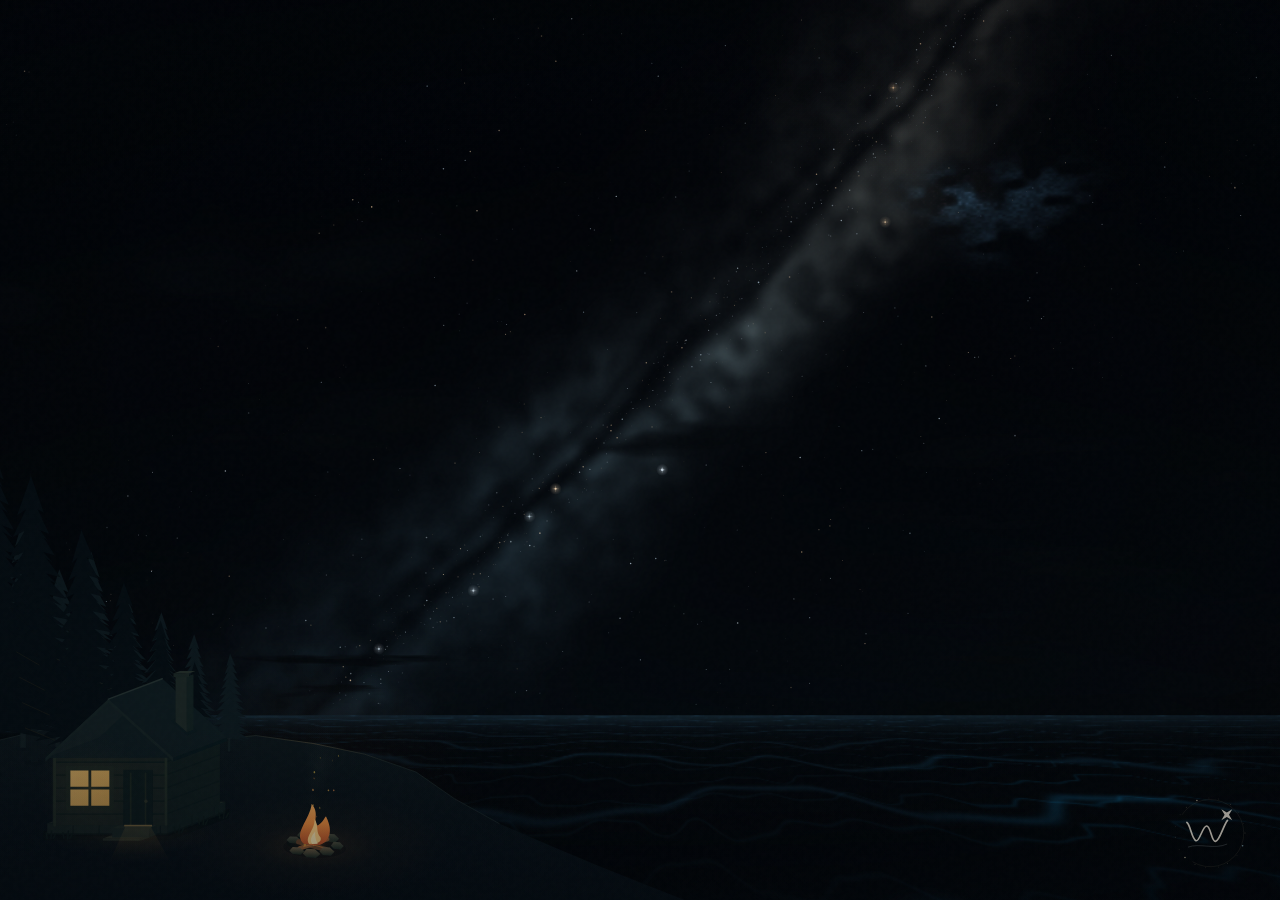
==== index.html @ 6e1382fe "Set day cycle to 320 seconds" ====
<!doctype html>
<html lang="zh-CN">
  <head>
    <meta charset="utf-8">
    <meta name="viewport" content="width=device-width, initial-scale=1">
    <meta name="theme-color" content="#050b12">
    <meta name="description" content="wx1ngf19 的星辰大海。">
    <meta property="og:title" content="Reverie">
    <meta property="og:description" content="一片星海，一个属于我的坐标。">
    <meta property="og:type" content="website">
    <meta property="og:url" content="https://wx1ngf19.github.io/">
    <title>Reverie</title>
    <link rel="icon" href="./assets/icons/favicon.svg?v=reverie-8" type="image/svg+xml">
    <link rel="stylesheet" href="./assets/styles/main.css?v=reverie-8">
    <link rel="modulepreload" href="./src/audio/requested.js?v=reverie-9">
    <script type="module" src="./src/app.js?v=reverie-10"></script>
  </head>
  <body>
    <main class="universe-stage" id="home" aria-label="wx1ngf19 的星辰大海">
      <h1 class="sr-only" aria-label="Reverie · wx1ngf19"></h1>
      <div class="universe" aria-hidden="true">
        <div class="scene-fallback"></div>
        <canvas id="universe-canvas"></canvas>
        <canvas id="stars-canvas"></canvas>
        <div class="scene-vignette"></div>
        <div class="scene-grain"></div>
      </div>
      <canvas id="pointer-canvas" aria-hidden="true"></canvas>
      <div class="pointer-aura" aria-hidden="true"></div>
      <audio id="ambient-audio" preload="none"></audio>
      <button class="signature" id="music-toggle" type="button" aria-label="播放背景音乐" aria-pressed="false" aria-keyshortcuts="Space" title="Play music" data-audio="paused">
        <span class="music-rings" aria-hidden="true"><span></span><span></span><span></span></span>
        <span class="music-click-wave" aria-hidden="true"></span>
        <img class="signature-symbol" src="./assets/icons/emblem.svg" width="120" height="120" alt="" draggable="false">
      </button>
      <a class="music-credit" id="music-credit" href="./pages/music.html" target="_blank" rel="noopener" aria-label="我的曲目" title="Selected music" hidden>
        <svg viewBox="0 0 20 20" width="14" height="14" aria-hidden="true" fill="none" stroke="currentColor" stroke-width="1.15"><circle cx="10" cy="10" r="7.5"/><path d="M10 8.3v5.4"/><circle cx="10" cy="5.7" r=".7" fill="currentColor" stroke="none"/></svg>
      </a>
    </main>
  </body>
</html>
---- assets/styles/main.css ----
@charset "UTF-8";

:root {
  color-scheme: dark;
  background: #050b12;
}

* { box-sizing: border-box; }
html, body { width: 100%; height: 100%; margin: 0; overflow: hidden; overscroll-behavior: none; }
body { background: #050b12; }
button { -webkit-tap-highlight-color: transparent; }
canvas { display: block; }
.sr-only { position: absolute; width: 1px; height: 1px; padding: 0; overflow: hidden; clip-path: inset(50%); white-space: nowrap; border: 0; }
.universe-stage { position: relative; width: 100%; height: 100%; height: 100dvh; overflow: hidden; isolation: isolate; }
.universe { position: absolute; inset: 0; overflow: hidden; pointer-events: none; }
.universe > canvas, .scene-fallback, .scene-vignette, .scene-grain { position: absolute; inset: 0; width: 100%; height: 100%; }
.scene-fallback { background: linear-gradient(150deg, transparent 16%, #31505a22 32%, #8b857633 42%, #101a2333 45%, #51666b44 48%, transparent 65%), radial-gradient(ellipse at 35% 79%, #b4a88b22, transparent 18%), linear-gradient(#03070e 8%, #0b1923 77%, #243438 79.5%, #071621 80%, #02070c 100%); }
[data-renderer="webgl"] .scene-fallback { visibility: hidden; }
.scene-vignette { opacity: calc(1 - var(--daylight, 0) * .65); background: linear-gradient(180deg, #02070c18 0%, transparent 24%, transparent 80%, #03091055 100%), radial-gradient(ellipse at 50% 43%, transparent 36%, #01050a55 100%); }
.scene-grain { opacity: .045; background-image: url("data:image/svg+xml,%3Csvg viewBox='0 0 180 180' xmlns='http://www.w3.org/2000/svg'%3E%3Cfilter id='n'%3E%3CfeTurbulence type='fractalNoise' baseFrequency='.95' numOctaves='3' stitchTiles='stitch'/%3E%3C/filter%3E%3Crect width='100%25' height='100%25' opacity='.38' filter='url(%23n)'/%3E%3C/svg%3E"); }
#pointer-canvas { position: absolute; inset: 0; z-index: 2; width: 100%; height: 100%; pointer-events: none; }
.pointer-aura { position: absolute; top: 0; left: 0; z-index: 1; width: 220px; height: 220px; margin: -110px; border-radius: 50%; opacity: 0; pointer-events: none; background: radial-gradient(circle, #a6cecb0a, #a6cecb00 65%); transition: opacity .5s; }
.has-pointer .pointer-aura { opacity: 1; }

.signature { position: absolute; z-index: 3; right: max(28px, env(safe-area-inset-right)); bottom: max(25px, env(safe-area-inset-bottom)); display: grid; place-items: center; width: clamp(64px, 7vw, 84px); aspect-ratio: 1; padding: 0; border: 0; border-radius: 50%; background: transparent; cursor: pointer; touch-action: manipulation; }
.signature-symbol { position: relative; z-index: 1; display: block; width: 100%; height: 100%; opacity: .85; user-select: none; transition: opacity .5s, transform .5s, filter .8s; filter: drop-shadow(0 0 12px #e4d8ba12); }
.signature:hover .signature-symbol { opacity: 1; transform: scale(1.045); filter: drop-shadow(0 0 16px #e4d8ba28); }
.signature[data-audio="playing"] .signature-symbol { opacity: 1; filter: drop-shadow(0 0 14px #e4d8ba65); }
.signature[data-audio="paused"] .signature-symbol { opacity: .68; }
.signature[data-audio="loading"] .signature-symbol { opacity: .78; }
.signature:focus-visible { outline: 1px solid #cabb9a; outline-offset: 10px; }
.signature:active .signature-symbol { transform: scale(.97); }
.music-credit { position: absolute; z-index: 4; right: calc(max(28px, env(safe-area-inset-right)) + clamp(64px, 7vw, 84px) + 8px); bottom: calc(max(25px, env(safe-area-inset-bottom)) + clamp(64px, 7vw, 84px) / 2 - 14px); display: grid; place-items: center; width: 28px; height: 28px; color: #d7d1bc; opacity: .50; border-radius: 50%; text-decoration: none; transition: opacity .3s; }
.music-credit[hidden] { display: none; }
.music-credit:hover, .music-credit:focus-visible { opacity: 1; }
.music-credit:focus-visible { outline: 1px solid #cabb9a; outline-offset: 2px; }
.music-rings, .music-click-wave { position: absolute; inset: 4%; border-radius: 50%; pointer-events: none; }
.music-rings { opacity: 0; transition: opacity 1.6s; }
.music-rings > span { position: absolute; inset: 0; border-radius: 50%; border: 1px solid #e5d9b880; opacity: 0; animation: listening-wave 4.8s linear infinite; animation-play-state: paused; }
.music-rings > span:nth-child(2) { animation-delay: -1.6s; }
.music-rings > span:nth-child(3) { animation-delay: -3.2s; }
[data-audio="playing"] > .music-rings { opacity: 1; }
[data-audio="playing"] > .music-rings > span { animation-play-state: running; }
.music-click-wave { border: 1px solid #e9dcbb; opacity: 0; }
@keyframes listening-wave { 0% { transform: scale(.84); opacity: 0; } 12% { opacity: .65; } 100% { transform: scale(2.12); opacity: 0; } }

@media (max-width: 600px) { .signature { right: max(18px, env(safe-area-inset-right)); bottom: max(18px, env(safe-area-inset-bottom)); } }
@media (max-width: 600px) { .music-credit { right: calc(max(18px, env(safe-area-inset-right)) + 64px + 8px); bottom: calc(max(18px, env(safe-area-inset-bottom)) + 18px); } }
@media (hover: none), (pointer: coarse) { #pointer-canvas, .pointer-aura { display: none; } }
.has-mouse #pointer-canvas, .has-mouse .pointer-aura { display: block; }
@media (prefers-reduced-motion: reduce) {
  *, *::before, *::after { transition: none !important; }
  .has-mouse #pointer-canvas, .has-mouse .pointer-aura { display: none; }
  .music-rings > span { animation-duration: 14s; }
  @keyframes listening-wave { 0% { transform: scale(.95); opacity: 0; } 20% { opacity: .2; } 100% { transform: scale(1.25); opacity: 0; } }
}
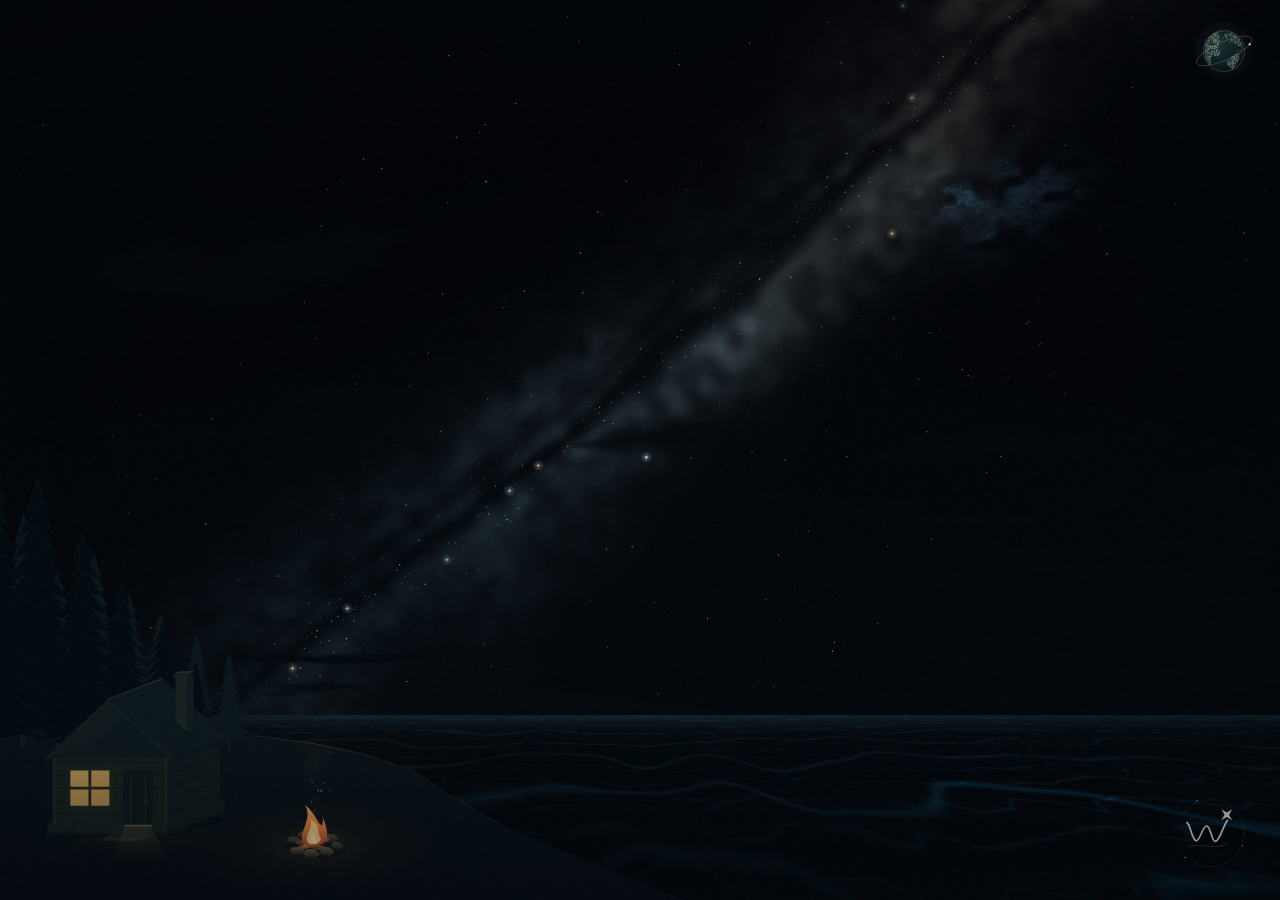
==== commit 350b7a99: "Add visitor atlas" ====
--- a/index.html
+++ b/index.html
@@ -11,9 +11,11 @@
     <meta property="og:url" content="https://wx1ngf19.github.io/">
     <title>Reverie</title>
     <link rel="icon" href="./assets/icons/favicon.svg?v=reverie-8" type="image/svg+xml">
-    <link rel="stylesheet" href="./assets/styles/main.css?v=reverie-8">
+    <link rel="stylesheet" href="./assets/styles/main.css?v=reverie-11">
     <link rel="modulepreload" href="./src/audio/requested.js?v=reverie-9">
-    <script type="module" src="./src/app.js?v=reverie-10"></script>
+    <script type="module" src="./src/app.js?v=reverie-11"></script>
+    <script type="module" src="./src/analytics/visit.js?v=atlas-1"></script>
+    <script type="module" src="./src/atlas/portal.js?v=atlas-2"></script>
   </head>
   <body>
     <main class="universe-stage" id="home" aria-label="wx1ngf19 的星辰大海">
@@ -36,6 +38,11 @@
       <a class="music-credit" id="music-credit" href="./pages/music.html" target="_blank" rel="noopener" aria-label="我的曲目" title="Selected music" hidden>
         <svg viewBox="0 0 20 20" width="14" height="14" aria-hidden="true" fill="none" stroke="currentColor" stroke-width="1.15"><circle cx="10" cy="10" r="7.5"/><path d="M10 8.3v5.4"/><circle cx="10" cy="5.7" r=".7" fill="currentColor" stroke="none"/></svg>
       </a>
+      <a class="atlas-entry" href="./pages/atlas.html" aria-label="Open atlas" title="Atlas">
+        <svg viewBox="0 0 64 64" fill="none" aria-hidden="true"><circle cx="32" cy="32" r="17" stroke="currentColor" stroke-width=".6"/><ellipse cx="32" cy="32" rx="26" ry="9" transform="rotate(-30 32 32)" stroke="currentColor" stroke-width=".6"/><path d="m28 19 8 3 5 8-6 5-2 10-7-8-6-7 3-7Z" fill="currentColor" opacity=".3"/><circle cx="53" cy="18" r="1.5" fill="currentColor"/></svg>
+        <canvas id="atlas-orb" aria-hidden="true" hidden></canvas>
+      </a>
     </main>
+    <dialog class="atlas-dialog" id="atlas-dialog" aria-label="Visitor atlas"><button id="close-atlas" type="button" aria-label="Close atlas" title="Close atlas">×</button><div id="atlas-frame-host"></div></dialog>
   </body>
 </html>
--- a/assets/styles/main.css
+++ b/assets/styles/main.css
@@ -34,6 +34,24 @@
 .music-credit[hidden] { display: none; }
 .music-credit:hover, .music-credit:focus-visible { opacity: 1; }
 .music-credit:focus-visible { outline: 1px solid #cabb9a; outline-offset: 2px; }
+.atlas-entry { position: absolute; z-index: 4; top: max(15px, env(safe-area-inset-top)); right: max(20px, env(safe-area-inset-right)); width: 72px; height: 72px; display: grid; place-items: center; border-radius: 50%; color: #d0ddd0; background: transparent; text-decoration: none; opacity: .88; transition: opacity .4s, transform .6s; }
+.atlas-entry > svg, #atlas-orb { position: absolute; inset: 0; width: 100%; height: 100%; }
+#atlas-orb[hidden], .atlas-entry[data-ready="true"] > svg { display: none; }
+.atlas-entry:hover { opacity: 1; transform: scale(1.09); }
+.atlas-entry:focus-visible { opacity: 1; outline: 1px solid #cabb9a; outline-offset: 5px; }
+.atlas-dialog { width: min(1280px, calc(100vw - 48px)); height: min(880px, calc(100dvh - 48px)); max-width: none; max-height: none; padding: 0; border: 1px solid #abc8bb30; border-radius: 16px; color: #c8d4c9; background: #071218; box-shadow: 0 30px 160px #0009; overflow: hidden; }
+.atlas-dialog[open] { animation: atlas-unfold .5s cubic-bezier(.2,.7,.25,1) both; }
+.atlas-dialog::backdrop { background: #020b10bf; backdrop-filter: blur(10px); }
+#atlas-frame-host, #atlas-frame-host iframe { display: block; width: 100%; height: 100%; border: 0; }
+#close-atlas { position: absolute; z-index: 2; top: 23px; right: 20px; display: grid; place-items: center; width: 36px; height: 36px; padding: 0; border: 1px solid #b0c7ba20; border-radius: 50%; background: #071218; color: #a9bdb3; font: 300 25px/1 system-ui, sans-serif; cursor: pointer; }
+#close-atlas:hover { color: #e3d3b0; border-color: #d5c5a060; }
+#close-atlas:focus-visible { outline: 1px solid #cabb9a; outline-offset: 3px; }
+@keyframes atlas-unfold { from { opacity: 0; transform: translateY(12px) scale(.975); } to { opacity: 1; transform: translateY(0) scale(1); } }
+@media (max-width: 600px) {
+  .atlas-entry { top: max(10px, env(safe-area-inset-top)); right: max(11px, env(safe-area-inset-right)); width: 64px; height: 64px; }
+  .atlas-dialog { width: 100vw; height: 100dvh; margin: 0; border: 0; border-radius: 0; }
+  #close-atlas { top: 17px; right: 16px; width: 32px; height: 32px; }
+}
 .music-rings, .music-click-wave { position: absolute; inset: 4%; border-radius: 50%; pointer-events: none; }
 .music-rings { opacity: 0; transition: opacity 1.6s; }
 .music-rings > span { position: absolute; inset: 0; border-radius: 50%; border: 1px solid #e5d9b880; opacity: 0; animation: listening-wave 4.8s linear infinite; animation-play-state: paused; }
@@ -50,6 +68,7 @@
 .has-mouse #pointer-canvas, .has-mouse .pointer-aura { display: block; }
 @media (prefers-reduced-motion: reduce) {
   *, *::before, *::after { transition: none !important; }
+  .atlas-dialog[open] { animation: none; }
   .has-mouse #pointer-canvas, .has-mouse .pointer-aura { display: none; }
   .music-rings > span { animation-duration: 14s; }
   @keyframes listening-wave { 0% { transform: scale(.95); opacity: 0; } 20% { opacity: .2; } 100% { transform: scale(1.25); opacity: 0; } }
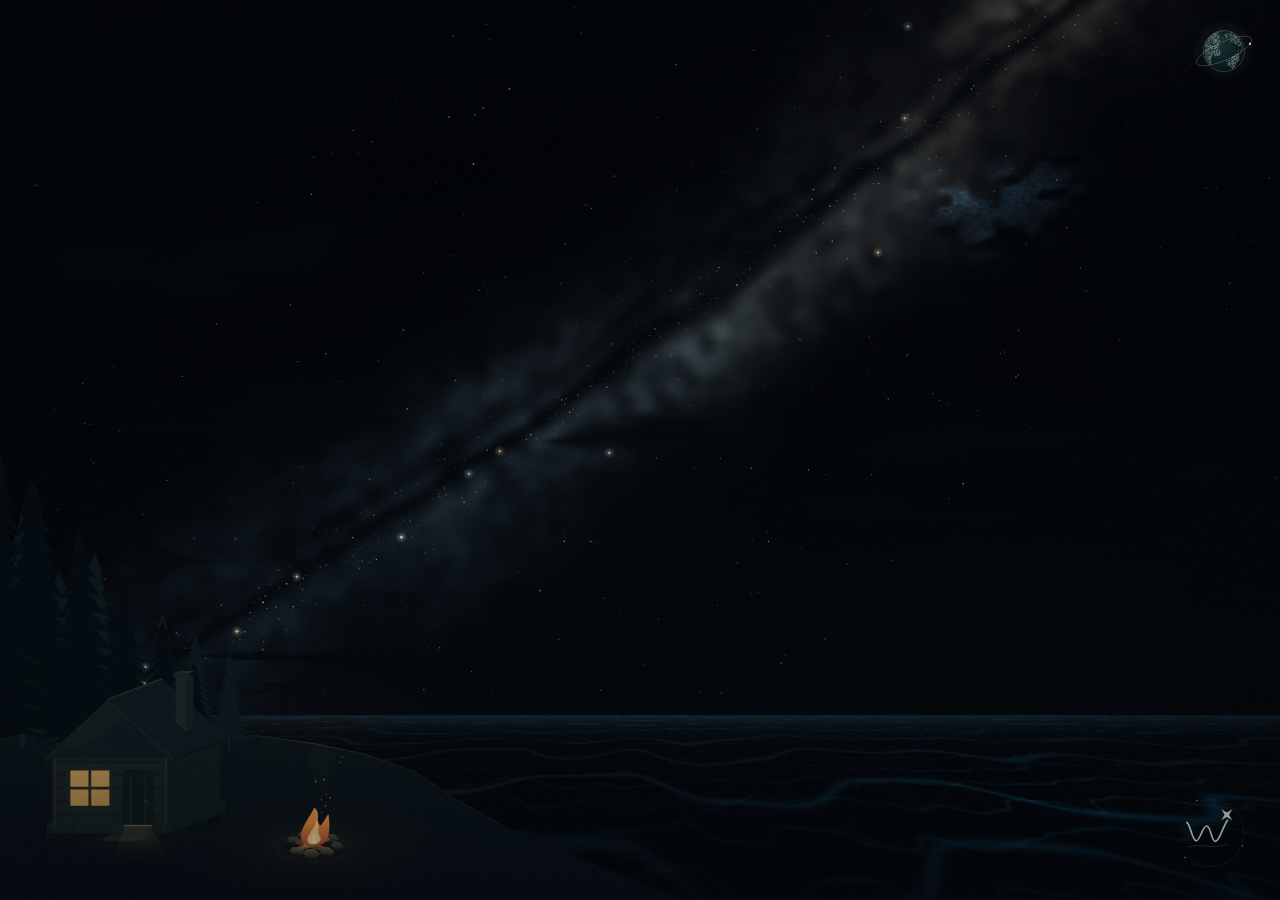
==== commit e083edd3: "Refine atlas layout" ====
--- a/index.html
+++ b/index.html
@@ -11,7 +11,7 @@
     <meta property="og:url" content="https://wx1ngf19.github.io/">
     <title>Reverie</title>
     <link rel="icon" href="./assets/icons/favicon.svg?v=reverie-8" type="image/svg+xml">
-    <link rel="stylesheet" href="./assets/styles/main.css?v=reverie-11">
+    <link rel="stylesheet" href="./assets/styles/main.css?v=reverie-12">
     <link rel="modulepreload" href="./src/audio/requested.js?v=reverie-9">
     <script type="module" src="./src/app.js?v=reverie-11"></script>
     <script type="module" src="./src/analytics/visit.js?v=atlas-1"></script>
--- a/assets/styles/main.css
+++ b/assets/styles/main.css
@@ -43,15 +43,16 @@
 .atlas-dialog[open] { animation: atlas-unfold .5s cubic-bezier(.2,.7,.25,1) both; }
 .atlas-dialog::backdrop { background: #020b10bf; backdrop-filter: blur(10px); }
 #atlas-frame-host, #atlas-frame-host iframe { display: block; width: 100%; height: 100%; border: 0; }
-#close-atlas { position: absolute; z-index: 2; top: 23px; right: 20px; display: grid; place-items: center; width: 36px; height: 36px; padding: 0; border: 1px solid #b0c7ba20; border-radius: 50%; background: #071218; color: #a9bdb3; font: 300 25px/1 system-ui, sans-serif; cursor: pointer; }
+#close-atlas { position: absolute; z-index: 2; top: 24px; right: max(32px, env(safe-area-inset-right)); display: grid; place-items: center; width: 36px; height: 36px; padding: 0; border: 1px solid #b0c7ba20; border-radius: 50%; background: #071218; color: #a9bdb3; font: 300 25px/1 system-ui, sans-serif; cursor: pointer; }
 #close-atlas:hover { color: #e3d3b0; border-color: #d5c5a060; }
 #close-atlas:focus-visible { outline: 1px solid #cabb9a; outline-offset: 3px; }
 @keyframes atlas-unfold { from { opacity: 0; transform: translateY(12px) scale(.975); } to { opacity: 1; transform: translateY(0) scale(1); } }
 @media (max-width: 600px) {
   .atlas-entry { top: max(10px, env(safe-area-inset-top)); right: max(11px, env(safe-area-inset-right)); width: 64px; height: 64px; }
   .atlas-dialog { width: 100vw; height: 100dvh; margin: 0; border: 0; border-radius: 0; }
-  #close-atlas { top: 17px; right: 16px; width: 32px; height: 32px; }
+  #close-atlas { top: max(17px, env(safe-area-inset-top)); right: max(24px, env(safe-area-inset-right)); width: 32px; height: 32px; }
 }
+@media (max-height: 650px) and (min-width: 601px) { #close-atlas { top: 14px; } }
 .music-rings, .music-click-wave { position: absolute; inset: 4%; border-radius: 50%; pointer-events: none; }
 .music-rings { opacity: 0; transition: opacity 1.6s; }
 .music-rings > span { position: absolute; inset: 0; border-radius: 50%; border: 1px solid #e5d9b880; opacity: 0; animation: listening-wave 4.8s linear infinite; animation-play-state: paused; }
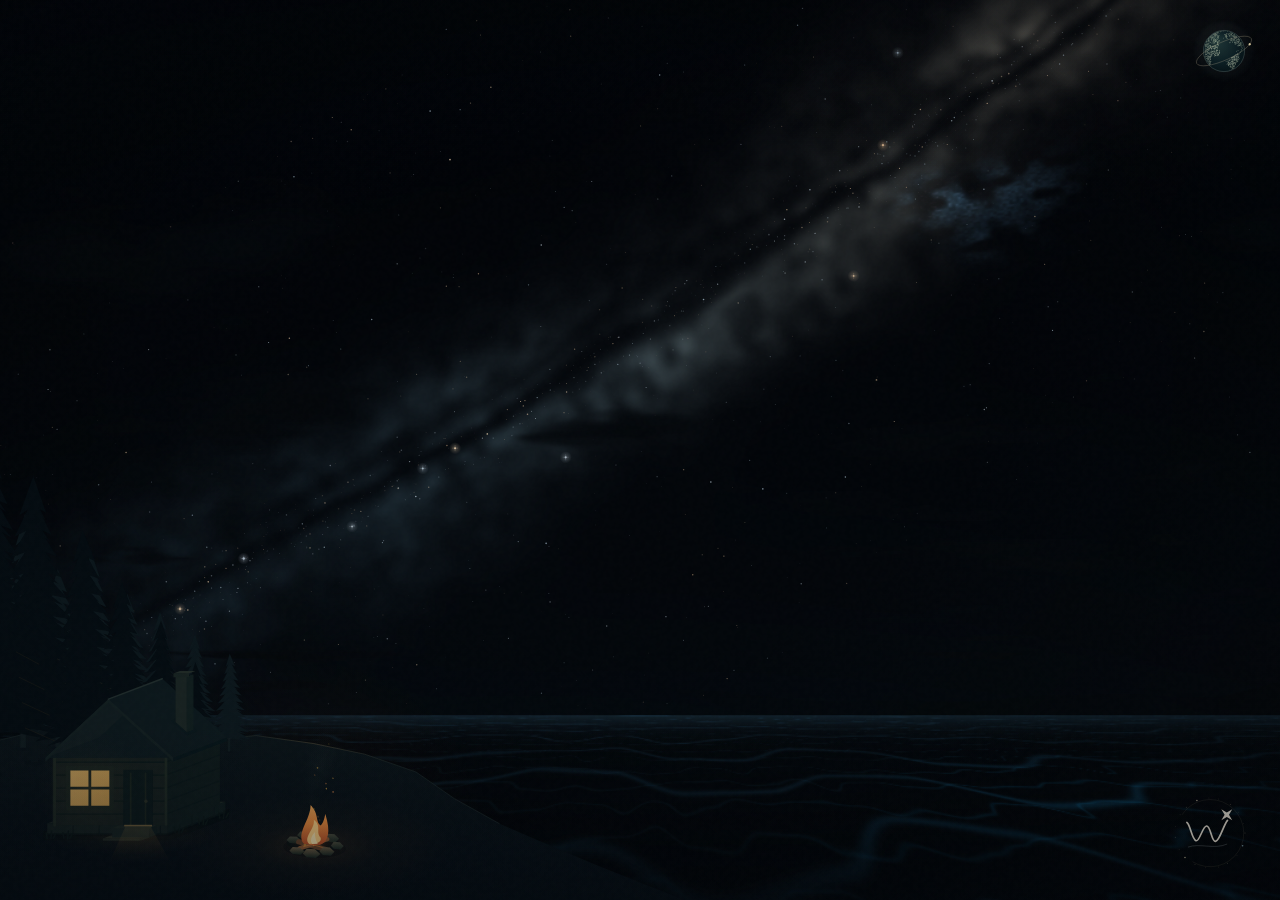
==== commit cdfb318e: "Refresh atlas entry" ====
--- a/index.html
+++ b/index.html
@@ -38,7 +38,7 @@
       <a class="music-credit" id="music-credit" href="./pages/music.html" target="_blank" rel="noopener" aria-label="我的曲目" title="Selected music" hidden>
         <svg viewBox="0 0 20 20" width="14" height="14" aria-hidden="true" fill="none" stroke="currentColor" stroke-width="1.15"><circle cx="10" cy="10" r="7.5"/><path d="M10 8.3v5.4"/><circle cx="10" cy="5.7" r=".7" fill="currentColor" stroke="none"/></svg>
       </a>
-      <a class="atlas-entry" href="./pages/atlas.html" aria-label="Open atlas" title="Atlas">
+      <a class="atlas-entry" href="./pages/atlas.html?v=atlas-4" aria-label="Open atlas" title="Atlas">
         <svg viewBox="0 0 64 64" fill="none" aria-hidden="true"><circle cx="32" cy="32" r="17" stroke="currentColor" stroke-width=".6"/><ellipse cx="32" cy="32" rx="26" ry="9" transform="rotate(-30 32 32)" stroke="currentColor" stroke-width=".6"/><path d="m28 19 8 3 5 8-6 5-2 10-7-8-6-7 3-7Z" fill="currentColor" opacity=".3"/><circle cx="53" cy="18" r="1.5" fill="currentColor"/></svg>
         <canvas id="atlas-orb" aria-hidden="true" hidden></canvas>
       </a>
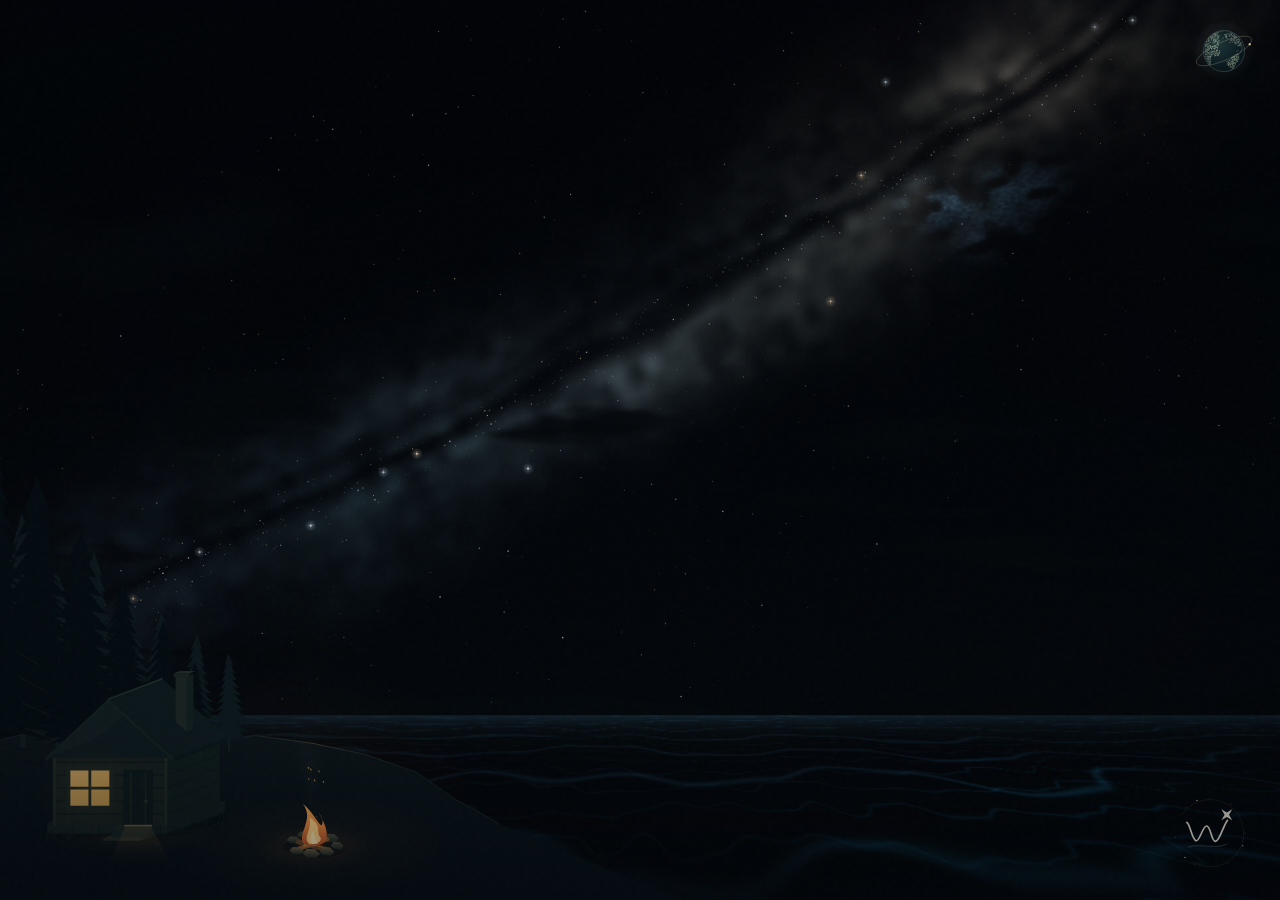
==== commit 37363ca9: "Refine info hover" ====
--- a/index.html
+++ b/index.html
@@ -38,7 +38,7 @@
       <a class="music-credit" id="music-credit" href="./pages/music.html" target="_blank" rel="noopener" aria-label="我的曲目" title="Selected music" hidden>
         <svg viewBox="0 0 20 20" width="14" height="14" aria-hidden="true" fill="none" stroke="currentColor" stroke-width="1.15"><circle cx="10" cy="10" r="7.5"/><path d="M10 8.3v5.4"/><circle cx="10" cy="5.7" r=".7" fill="currentColor" stroke="none"/></svg>
       </a>
-      <a class="atlas-entry" href="./pages/atlas.html?v=atlas-4" aria-label="Open atlas" title="Atlas">
+      <a class="atlas-entry" href="./pages/atlas.html?v=atlas-5" aria-label="Open atlas" title="Atlas">
         <svg viewBox="0 0 64 64" fill="none" aria-hidden="true"><circle cx="32" cy="32" r="17" stroke="currentColor" stroke-width=".6"/><ellipse cx="32" cy="32" rx="26" ry="9" transform="rotate(-30 32 32)" stroke="currentColor" stroke-width=".6"/><path d="m28 19 8 3 5 8-6 5-2 10-7-8-6-7 3-7Z" fill="currentColor" opacity=".3"/><circle cx="53" cy="18" r="1.5" fill="currentColor"/></svg>
         <canvas id="atlas-orb" aria-hidden="true" hidden></canvas>
       </a>
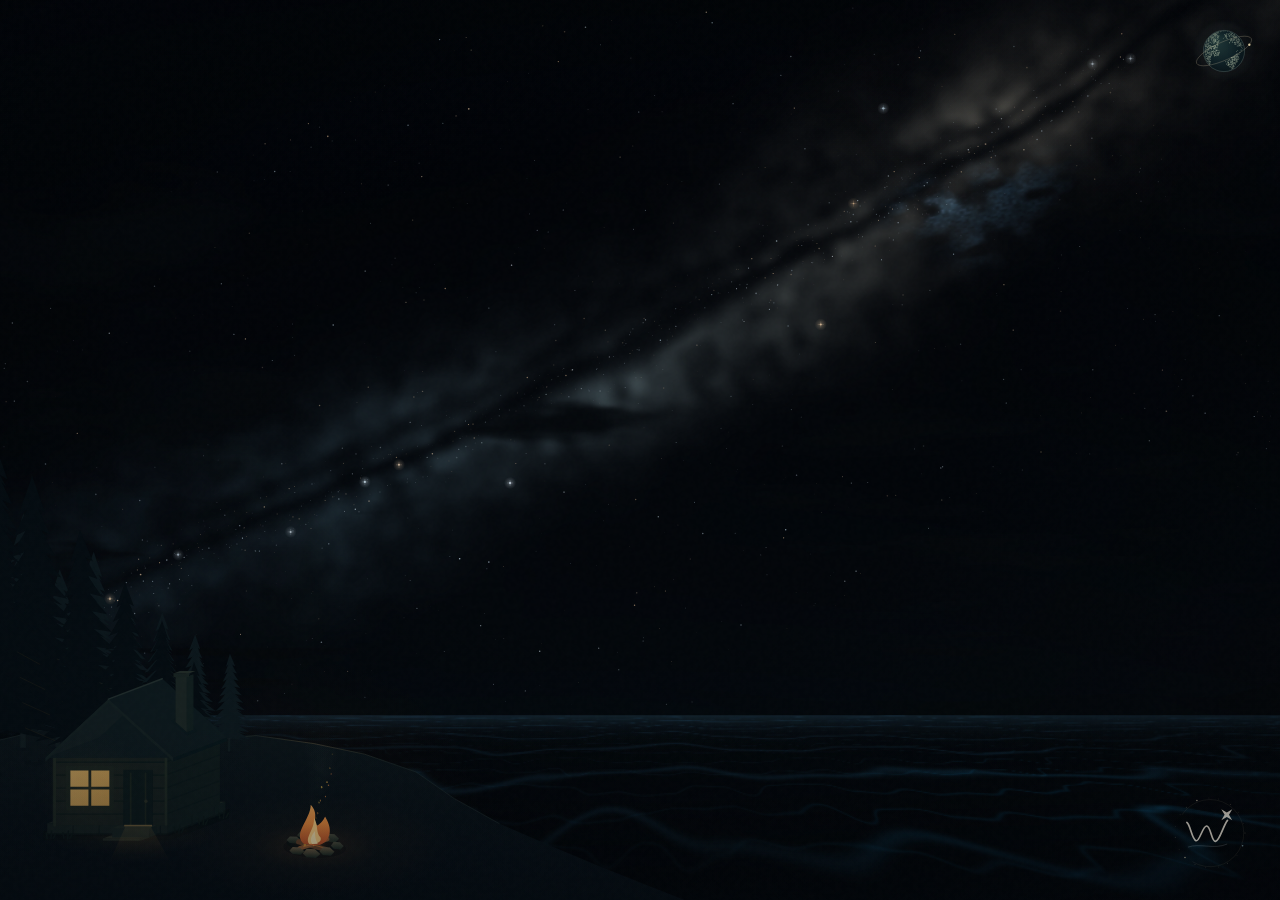
==== commit 2910cb14: "Smooth hover path" ====
--- a/index.html
+++ b/index.html
@@ -38,7 +38,7 @@
       <a class="music-credit" id="music-credit" href="./pages/music.html" target="_blank" rel="noopener" aria-label="我的曲目" title="Selected music" hidden>
         <svg viewBox="0 0 20 20" width="14" height="14" aria-hidden="true" fill="none" stroke="currentColor" stroke-width="1.15"><circle cx="10" cy="10" r="7.5"/><path d="M10 8.3v5.4"/><circle cx="10" cy="5.7" r=".7" fill="currentColor" stroke="none"/></svg>
       </a>
-      <a class="atlas-entry" href="./pages/atlas.html?v=atlas-5" aria-label="Open atlas" title="Atlas">
+      <a class="atlas-entry" href="./pages/atlas.html?v=atlas-6" aria-label="Open atlas" title="Atlas">
         <svg viewBox="0 0 64 64" fill="none" aria-hidden="true"><circle cx="32" cy="32" r="17" stroke="currentColor" stroke-width=".6"/><ellipse cx="32" cy="32" rx="26" ry="9" transform="rotate(-30 32 32)" stroke="currentColor" stroke-width=".6"/><path d="m28 19 8 3 5 8-6 5-2 10-7-8-6-7 3-7Z" fill="currentColor" opacity=".3"/><circle cx="53" cy="18" r="1.5" fill="currentColor"/></svg>
         <canvas id="atlas-orb" aria-hidden="true" hidden></canvas>
       </a>
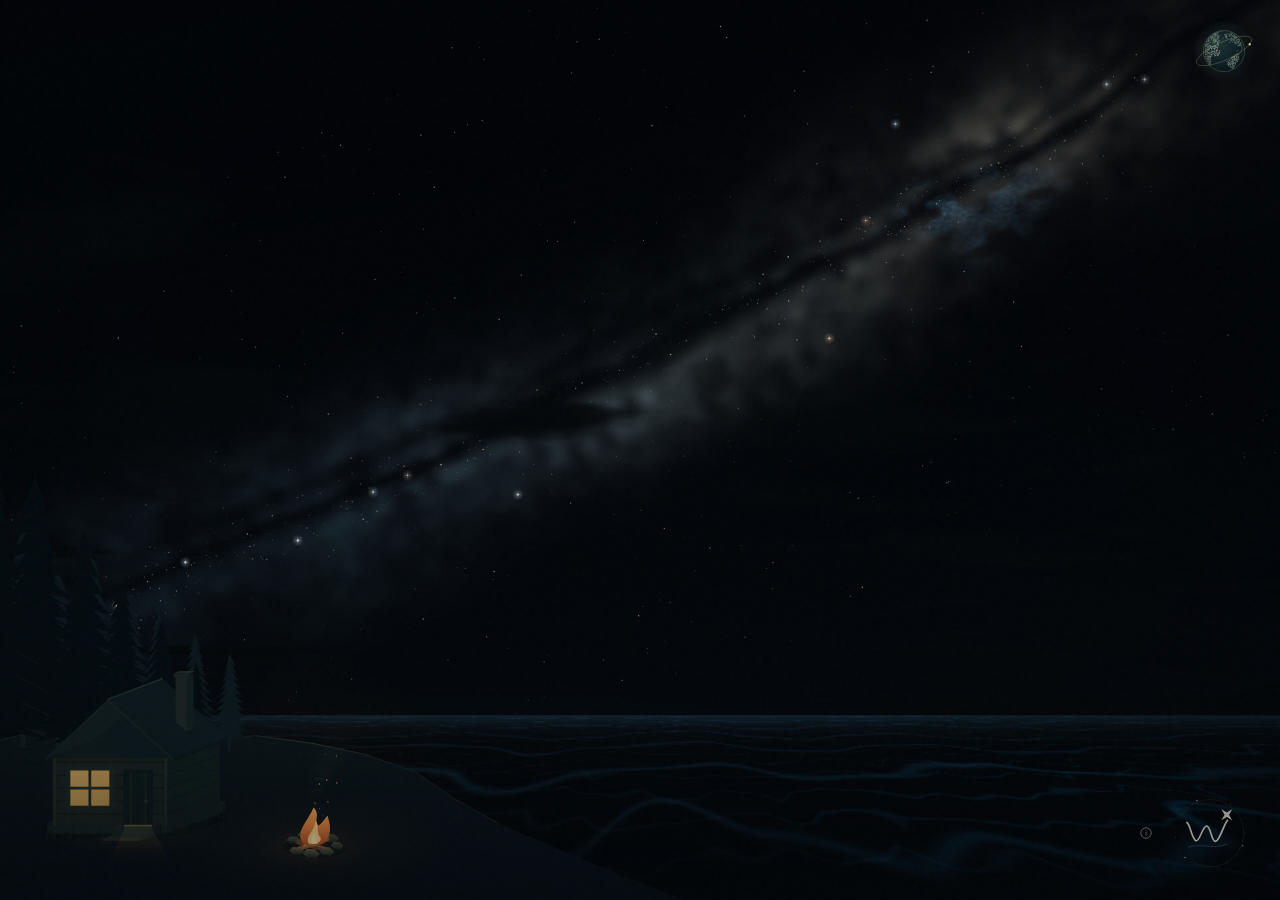
==== commit 4ee839f9: "Refine soundtrack info" ====
--- a/index.html
+++ b/index.html
@@ -11,9 +11,9 @@
     <meta property="og:url" content="https://wx1ngf19.github.io/">
     <title>Reverie</title>
     <link rel="icon" href="./assets/icons/favicon.svg?v=reverie-8" type="image/svg+xml">
-    <link rel="stylesheet" href="./assets/styles/main.css?v=reverie-12">
+    <link rel="stylesheet" href="./assets/styles/main.css?v=reverie-13">
     <link rel="modulepreload" href="./src/audio/requested.js?v=reverie-9">
-    <script type="module" src="./src/app.js?v=reverie-11"></script>
+    <script type="module" src="./src/app.js?v=reverie-12"></script>
     <script type="module" src="./src/analytics/visit.js?v=atlas-1"></script>
     <script type="module" src="./src/atlas/portal.js?v=atlas-2"></script>
   </head>
@@ -35,9 +35,20 @@
         <span class="music-click-wave" aria-hidden="true"></span>
         <img class="signature-symbol" src="./assets/icons/emblem.svg" width="120" height="120" alt="" draggable="false">
       </button>
-      <a class="music-credit" id="music-credit" href="./pages/music.html" target="_blank" rel="noopener" aria-label="我的曲目" title="Selected music" hidden>
-        <svg viewBox="0 0 20 20" width="14" height="14" aria-hidden="true" fill="none" stroke="currentColor" stroke-width="1.15"><circle cx="10" cy="10" r="7.5"/><path d="M10 8.3v5.4"/><circle cx="10" cy="5.7" r=".7" fill="currentColor" stroke="none"/></svg>
-      </a>
+      <details class="music-note" id="music-credit" lang="en" data-ui>
+        <summary aria-label="About the soundtrack" aria-controls="music-note-card">
+          <svg viewBox="0 0 20 20" width="14" height="14" aria-hidden="true" fill="none" stroke="currentColor" stroke-width="1.15"><circle cx="10" cy="10" r="7.5"/><path d="M10 8.3v5.4"/><circle cx="10" cy="5.7" r=".7" fill="currentColor" stroke="none"/></svg>
+        </summary>
+        <section class="music-note-card" id="music-note-card" aria-label="Soundtrack details">
+          <div class="music-note-heading"><span>Soundtrack</span><span class="music-note-status"><span aria-hidden="true"></span><span id="music-note-state" role="status">Ready</span></span></div>
+          <div class="music-note-recording">
+            <span class="music-note-record" aria-hidden="true"><span></span></span>
+            <div class="music-note-track"><h2 id="music-note-title">14.3 Billion Years</h2><a id="music-note-artist" href="https://www.andrewprahlow.com/music-highlight-reel" target="_blank" rel="noopener noreferrer" aria-label="Andrew Prahlow — composer’s website">Andrew Prahlow <span aria-hidden="true">↗</span></a></div>
+          </div>
+          <p class="music-note-album" id="music-note-album">Outer Wilds (Original Soundtrack)</p>
+          <div class="music-note-cycle"><span>A passing day</span><span><svg viewBox="0 0 24 16" width="24" height="16" fill="none" aria-hidden="true"><ellipse cx="12" cy="8" rx="10" ry="4" transform="rotate(-20 12 8)"/><circle cx="12" cy="8" r="2"/><circle cx="21" cy="5" r="1"/></svg><span id="music-note-period">05:20</span></span></div>
+        </section>
+      </details>
       <a class="atlas-entry" href="./pages/atlas.html?v=atlas-6" aria-label="Open atlas" title="Atlas">
         <svg viewBox="0 0 64 64" fill="none" aria-hidden="true"><circle cx="32" cy="32" r="17" stroke="currentColor" stroke-width=".6"/><ellipse cx="32" cy="32" rx="26" ry="9" transform="rotate(-30 32 32)" stroke="currentColor" stroke-width=".6"/><path d="m28 19 8 3 5 8-6 5-2 10-7-8-6-7 3-7Z" fill="currentColor" opacity=".3"/><circle cx="53" cy="18" r="1.5" fill="currentColor"/></svg>
         <canvas id="atlas-orb" aria-hidden="true" hidden></canvas>
--- a/assets/styles/main.css
+++ b/assets/styles/main.css
@@ -30,10 +30,36 @@
 .signature[data-audio="loading"] .signature-symbol { opacity: .78; }
 .signature:focus-visible { outline: 1px solid #cabb9a; outline-offset: 10px; }
 .signature:active .signature-symbol { transform: scale(.97); }
-.music-credit { position: absolute; z-index: 4; right: calc(max(28px, env(safe-area-inset-right)) + clamp(64px, 7vw, 84px) + 8px); bottom: calc(max(25px, env(safe-area-inset-bottom)) + clamp(64px, 7vw, 84px) / 2 - 14px); display: grid; place-items: center; width: 28px; height: 28px; color: #d7d1bc; opacity: .50; border-radius: 50%; text-decoration: none; transition: opacity .3s; }
-.music-credit[hidden] { display: none; }
-.music-credit:hover, .music-credit:focus-visible { opacity: 1; }
-.music-credit:focus-visible { outline: 1px solid #cabb9a; outline-offset: 2px; }
+.music-note { --note-reach: calc(clamp(64px, 7vw, 84px) + 8px); --note-width: min(286px, calc(100vw - 36px)); --note-bottom: calc(max(25px, env(safe-area-inset-bottom)) + clamp(64px, 7vw, 84px) / 2 - 14px); position: absolute; right: calc(max(28px, env(safe-area-inset-right)) + var(--note-reach)); bottom: var(--note-bottom); width: 28px; height: 28px; color: #d7d1bc; font: 11px/1.5 system-ui, sans-serif; }
+.music-note summary { position: relative; z-index: 4; display: grid; place-items: center; width: 28px; height: 28px; list-style: none; cursor: pointer; border-radius: 50%; opacity: .5; transition: opacity .3s; }
+.music-note summary::-webkit-details-marker { display: none; }
+.music-note[open] summary, .music-note summary:hover, .music-note summary:focus-visible { opacity: 1; }
+.music-note summary:focus-visible { outline: 1px solid #cabb9a; outline-offset: 2px; }
+.music-note-card { position: absolute; z-index: 4; right: calc(-1 * var(--note-reach)); bottom: 42px; width: var(--note-width); max-height: calc(100dvh - var(--note-bottom) - 58px); overflow-y: auto; padding: 18px 19px 13px; border: 1px solid #c5c6a52c; border-radius: 13px; color: #adbbb2; background: radial-gradient(ellipse at 100% 0, #aca27612, transparent 65%), #0a151af5; box-shadow: 0 14px 55px #0005, inset 0 1px #f0e5c306; }
+.music-note[open] .music-note-card { animation: music-note-in .2s cubic-bezier(.2,.7,.25,1); }
+.music-note-heading { display: flex; align-items: center; justify-content: space-between; gap: 12px; color: #9aafaa; font-size: 9px; letter-spacing: .16em; text-transform: uppercase; }
+.music-note-status { display: inline-flex; align-items: center; gap: 6px; color: #b7b69d; font-size: 10px; letter-spacing: .03em; text-transform: none; }
+.music-note-status > span:first-child { width: 3px; height: 3px; border-radius: 50%; background: #8faaa2; }
+.music-note[data-audio="playing"] .music-note-status > span:first-child { background: #e2ca91; box-shadow: 0 0 7px #e2ca9160; }
+.music-note-recording { display: flex; align-items: center; gap: 13px; margin: 17px 0 9px; }
+.music-note-record { position: relative; display: grid; place-items: center; flex: 0 0 38px; height: 38px; border: 1px solid #c9c29f40; border-radius: 50%; background: repeating-radial-gradient(circle, transparent 0 3px, #c7c5a315 3.5px 4px), conic-gradient(from 20deg, #ded3b218, transparent 25%, #c5dfda0a 50%, transparent 75%, #ded3b218); }
+.music-note-record::before { content: ''; width: 11px; height: 11px; border: 1px solid #c7c8a160; border-radius: 50%; background: #c8c09a13; }
+.music-note-record > span { position: absolute; inset: 3px; border-radius: 50%; animation: music-note-orbit 18s linear infinite; animation-play-state: paused; }
+.music-note-record > span::after { content: ''; position: absolute; top: 1px; left: 50%; width: 2px; height: 2px; border-radius: 50%; background: #e3cf9c; box-shadow: 0 0 5px #e3cf9c50; }
+.music-note[data-audio="playing"] .music-note-record > span { animation-play-state: running; }
+.music-note-track { min-width: 0; }
+.music-note-track h2 { margin: 0 0 5px; color: #e2decd; font: 400 18px/1.25 Georgia, 'Times New Roman', serif; text-wrap: balance; }
+.music-note-track a { color: #aabcb4; font-size: 11px; text-decoration: none; }
+.music-note-track a > span { display: inline-block; margin-left: 3px; color: #c5bc97; font-size: 10px; }
+.music-note-track a:hover { color: #ece1bf; text-decoration: underline; text-underline-offset: 4px; }
+.music-note-track a:focus-visible { outline: 1px solid #cabb9a; outline-offset: 4px; border-radius: 2px; }
+.music-note-album { margin: 0; color: #819b96; font-size: 10px; line-height: 1.6; }
+.music-note-cycle { display: flex; align-items: center; justify-content: space-between; gap: 12px; margin-top: 15px; padding-top: 10px; border-top: 1px solid #b9c9b71a; color: #a6b4aa; }
+.music-note-cycle > span:first-child { font: italic 13px/1.3 Georgia, 'Times New Roman', serif; }
+.music-note-cycle > span:last-child { display: inline-flex; align-items: center; gap: 7px; color: #d2c69f; font-size: 11px; font-variant-numeric: tabular-nums; letter-spacing: .06em; }
+.music-note-cycle svg { stroke: #c6c29f; stroke-width: .7; opacity: .65; }
+@keyframes music-note-in { from { opacity: 0; transform: translateY(4px); } to { opacity: 1; transform: translateY(0); } }
+@keyframes music-note-orbit { to { transform: rotate(360deg); } }
 .atlas-entry { position: absolute; z-index: 4; top: max(15px, env(safe-area-inset-top)); right: max(20px, env(safe-area-inset-right)); width: 72px; height: 72px; display: grid; place-items: center; border-radius: 50%; color: #d0ddd0; background: transparent; text-decoration: none; opacity: .88; transition: opacity .4s, transform .6s; }
 .atlas-entry > svg, #atlas-orb { position: absolute; inset: 0; width: 100%; height: 100%; }
 #atlas-orb[hidden], .atlas-entry[data-ready="true"] > svg { display: none; }
@@ -64,12 +90,13 @@
 @keyframes listening-wave { 0% { transform: scale(.84); opacity: 0; } 12% { opacity: .65; } 100% { transform: scale(2.12); opacity: 0; } }
 
 @media (max-width: 600px) { .signature { right: max(18px, env(safe-area-inset-right)); bottom: max(18px, env(safe-area-inset-bottom)); } }
-@media (max-width: 600px) { .music-credit { right: calc(max(18px, env(safe-area-inset-right)) + 64px + 8px); bottom: calc(max(18px, env(safe-area-inset-bottom)) + 18px); } }
+@media (max-width: 600px) { .music-note { --note-reach: 72px; --note-bottom: calc(max(18px, env(safe-area-inset-bottom)) + 18px); right: calc(max(18px, env(safe-area-inset-right)) + var(--note-reach)); } }
 @media (hover: none), (pointer: coarse) { #pointer-canvas, .pointer-aura { display: none; } }
 .has-mouse #pointer-canvas, .has-mouse .pointer-aura { display: block; }
 @media (prefers-reduced-motion: reduce) {
   *, *::before, *::after { transition: none !important; }
   .atlas-dialog[open] { animation: none; }
+  .music-note[open] .music-note-card, .music-note-record > span { animation: none; }
   .has-mouse #pointer-canvas, .has-mouse .pointer-aura { display: none; }
   .music-rings > span { animation-duration: 14s; }
   @keyframes listening-wave { 0% { transform: scale(.95); opacity: 0; } 20% { opacity: .2; } 100% { transform: scale(1.25); opacity: 0; } }
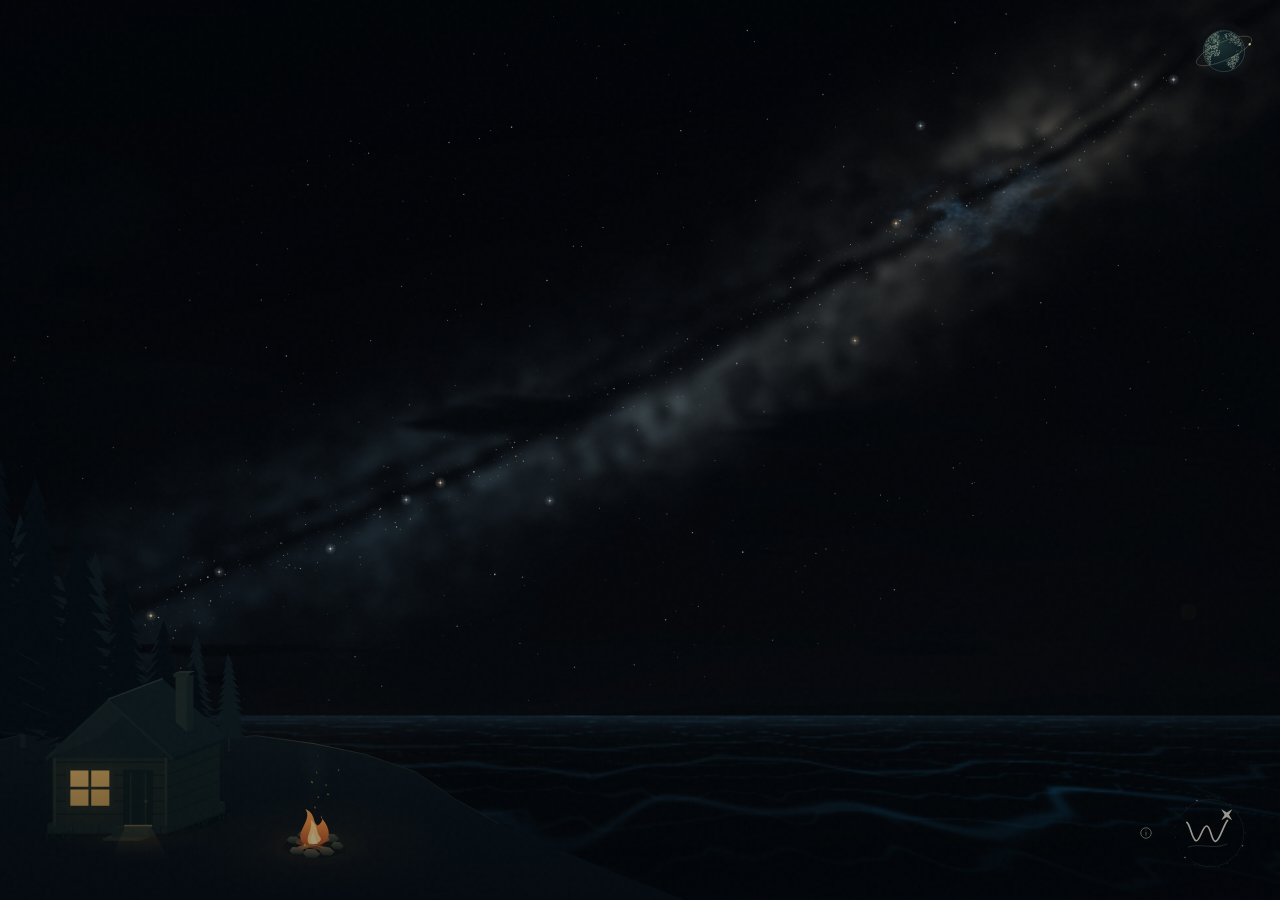
==== commit 9669420b: "Enrich the sky" ====
--- a/index.html
+++ b/index.html
@@ -11,9 +11,9 @@
     <meta property="og:url" content="https://wx1ngf19.github.io/">
     <title>Reverie</title>
     <link rel="icon" href="./assets/icons/favicon.svg?v=reverie-8" type="image/svg+xml">
-    <link rel="stylesheet" href="./assets/styles/main.css?v=reverie-13">
+    <link rel="stylesheet" href="./assets/styles/main.css?v=reverie-14">
     <link rel="modulepreload" href="./src/audio/requested.js?v=reverie-9">
-    <script type="module" src="./src/app.js?v=reverie-12"></script>
+    <script type="module" src="./src/app.js?v=reverie-13"></script>
     <script type="module" src="./src/analytics/visit.js?v=atlas-1"></script>
     <script type="module" src="./src/atlas/portal.js?v=atlas-2"></script>
   </head>
@@ -46,7 +46,6 @@
             <div class="music-note-track"><h2 id="music-note-title">14.3 Billion Years</h2><a id="music-note-artist" href="https://www.andrewprahlow.com/music-highlight-reel" target="_blank" rel="noopener noreferrer" aria-label="Andrew Prahlow — composer’s website">Andrew Prahlow <span aria-hidden="true">↗</span></a></div>
           </div>
           <p class="music-note-album" id="music-note-album">Outer Wilds (Original Soundtrack)</p>
-          <div class="music-note-cycle"><span>A passing day</span><span><svg viewBox="0 0 24 16" width="24" height="16" fill="none" aria-hidden="true"><ellipse cx="12" cy="8" rx="10" ry="4" transform="rotate(-20 12 8)"/><circle cx="12" cy="8" r="2"/><circle cx="21" cy="5" r="1"/></svg><span id="music-note-period">05:20</span></span></div>
         </section>
       </details>
       <a class="atlas-entry" href="./pages/atlas.html?v=atlas-6" aria-label="Open atlas" title="Atlas">
--- a/assets/styles/main.css
+++ b/assets/styles/main.css
@@ -30,12 +30,12 @@
 .signature[data-audio="loading"] .signature-symbol { opacity: .78; }
 .signature:focus-visible { outline: 1px solid #cabb9a; outline-offset: 10px; }
 .signature:active .signature-symbol { transform: scale(.97); }
-.music-note { --note-reach: calc(clamp(64px, 7vw, 84px) + 8px); --note-width: min(286px, calc(100vw - 36px)); --note-bottom: calc(max(25px, env(safe-area-inset-bottom)) + clamp(64px, 7vw, 84px) / 2 - 14px); position: absolute; right: calc(max(28px, env(safe-area-inset-right)) + var(--note-reach)); bottom: var(--note-bottom); width: 28px; height: 28px; color: #d7d1bc; font: 11px/1.5 system-ui, sans-serif; }
+.music-note { --note-reach: calc(clamp(64px, 7vw, 84px) + 8px); --note-width: 286px; --note-bottom: calc(max(25px, env(safe-area-inset-bottom)) + clamp(64px, 7vw, 84px) / 2 - 14px); position: absolute; right: calc(max(28px, env(safe-area-inset-right)) + var(--note-reach)); bottom: var(--note-bottom); width: 28px; height: 28px; color: #d7d1bc; font: 11px/1.5 system-ui, sans-serif; }
 .music-note summary { position: relative; z-index: 4; display: grid; place-items: center; width: 28px; height: 28px; list-style: none; cursor: pointer; border-radius: 50%; opacity: .5; transition: opacity .3s; }
 .music-note summary::-webkit-details-marker { display: none; }
 .music-note[open] summary, .music-note summary:hover, .music-note summary:focus-visible { opacity: 1; }
 .music-note summary:focus-visible { outline: 1px solid #cabb9a; outline-offset: 2px; }
-.music-note-card { position: absolute; z-index: 4; right: calc(-1 * var(--note-reach)); bottom: 42px; width: var(--note-width); max-height: calc(100dvh - var(--note-bottom) - 58px); overflow-y: auto; padding: 18px 19px 13px; border: 1px solid #c5c6a52c; border-radius: 13px; color: #adbbb2; background: radial-gradient(ellipse at 100% 0, #aca27612, transparent 65%), #0a151af5; box-shadow: 0 14px 55px #0005, inset 0 1px #f0e5c306; }
+.music-note-card { position: absolute; z-index: 4; right: 42px; bottom: -24px; width: var(--note-width); max-height: calc(100dvh - var(--note-bottom) - 12px); overflow-y: auto; padding: 17px 19px 15px; border: 1px solid #c5c6a52c; border-radius: 13px; color: #adbbb2; background: radial-gradient(ellipse at 100% 0, #aca27612, transparent 65%), #0a151af5; box-shadow: 0 14px 55px #0005, inset 0 1px #f0e5c306; }
 .music-note[open] .music-note-card { animation: music-note-in .2s cubic-bezier(.2,.7,.25,1); }
 .music-note-heading { display: flex; align-items: center; justify-content: space-between; gap: 12px; color: #9aafaa; font-size: 9px; letter-spacing: .16em; text-transform: uppercase; }
 .music-note-status { display: inline-flex; align-items: center; gap: 6px; color: #b7b69d; font-size: 10px; letter-spacing: .03em; text-transform: none; }
@@ -54,11 +54,7 @@
 .music-note-track a:hover { color: #ece1bf; text-decoration: underline; text-underline-offset: 4px; }
 .music-note-track a:focus-visible { outline: 1px solid #cabb9a; outline-offset: 4px; border-radius: 2px; }
 .music-note-album { margin: 0; color: #819b96; font-size: 10px; line-height: 1.6; }
-.music-note-cycle { display: flex; align-items: center; justify-content: space-between; gap: 12px; margin-top: 15px; padding-top: 10px; border-top: 1px solid #b9c9b71a; color: #a6b4aa; }
-.music-note-cycle > span:first-child { font: italic 13px/1.3 Georgia, 'Times New Roman', serif; }
-.music-note-cycle > span:last-child { display: inline-flex; align-items: center; gap: 7px; color: #d2c69f; font-size: 11px; font-variant-numeric: tabular-nums; letter-spacing: .06em; }
-.music-note-cycle svg { stroke: #c6c29f; stroke-width: .7; opacity: .65; }
-@keyframes music-note-in { from { opacity: 0; transform: translateY(4px); } to { opacity: 1; transform: translateY(0); } }
+@keyframes music-note-in { from { opacity: 0; transform: translateX(4px); } to { opacity: 1; transform: translateX(0); } }
 @keyframes music-note-orbit { to { transform: rotate(360deg); } }
 .atlas-entry { position: absolute; z-index: 4; top: max(15px, env(safe-area-inset-top)); right: max(20px, env(safe-area-inset-right)); width: 72px; height: 72px; display: grid; place-items: center; border-radius: 50%; color: #d0ddd0; background: transparent; text-decoration: none; opacity: .88; transition: opacity .4s, transform .6s; }
 .atlas-entry > svg, #atlas-orb { position: absolute; inset: 0; width: 100%; height: 100%; }
@@ -90,7 +86,13 @@
 @keyframes listening-wave { 0% { transform: scale(.84); opacity: 0; } 12% { opacity: .65; } 100% { transform: scale(2.12); opacity: 0; } }
 
 @media (max-width: 600px) { .signature { right: max(18px, env(safe-area-inset-right)); bottom: max(18px, env(safe-area-inset-bottom)); } }
-@media (max-width: 600px) { .music-note { --note-reach: 72px; --note-bottom: calc(max(18px, env(safe-area-inset-bottom)) + 18px); right: calc(max(18px, env(safe-area-inset-right)) + var(--note-reach)); } }
+@media (max-width: 600px) {
+  .music-note { --note-reach: 72px; --note-width: min(286px, calc(100vw - max(18px, env(safe-area-inset-right)) - var(--note-reach) - max(18px, env(safe-area-inset-left)))); --note-bottom: calc(max(18px, env(safe-area-inset-bottom)) + 18px); right: calc(max(18px, env(safe-area-inset-right)) + var(--note-reach)); }
+  .music-note-card { right: 0; bottom: 42px; max-height: calc(100dvh - var(--note-bottom) - 60px); padding: 15px 16px 13px; }
+  .music-note-recording { gap: 10px; margin-top: 14px; }
+  .music-note-record { flex-basis: 32px; height: 32px; }
+  .music-note-track h2 { font-size: 17px; }
+}
 @media (hover: none), (pointer: coarse) { #pointer-canvas, .pointer-aura { display: none; } }
 .has-mouse #pointer-canvas, .has-mouse .pointer-aura { display: block; }
 @media (prefers-reduced-motion: reduce) {
